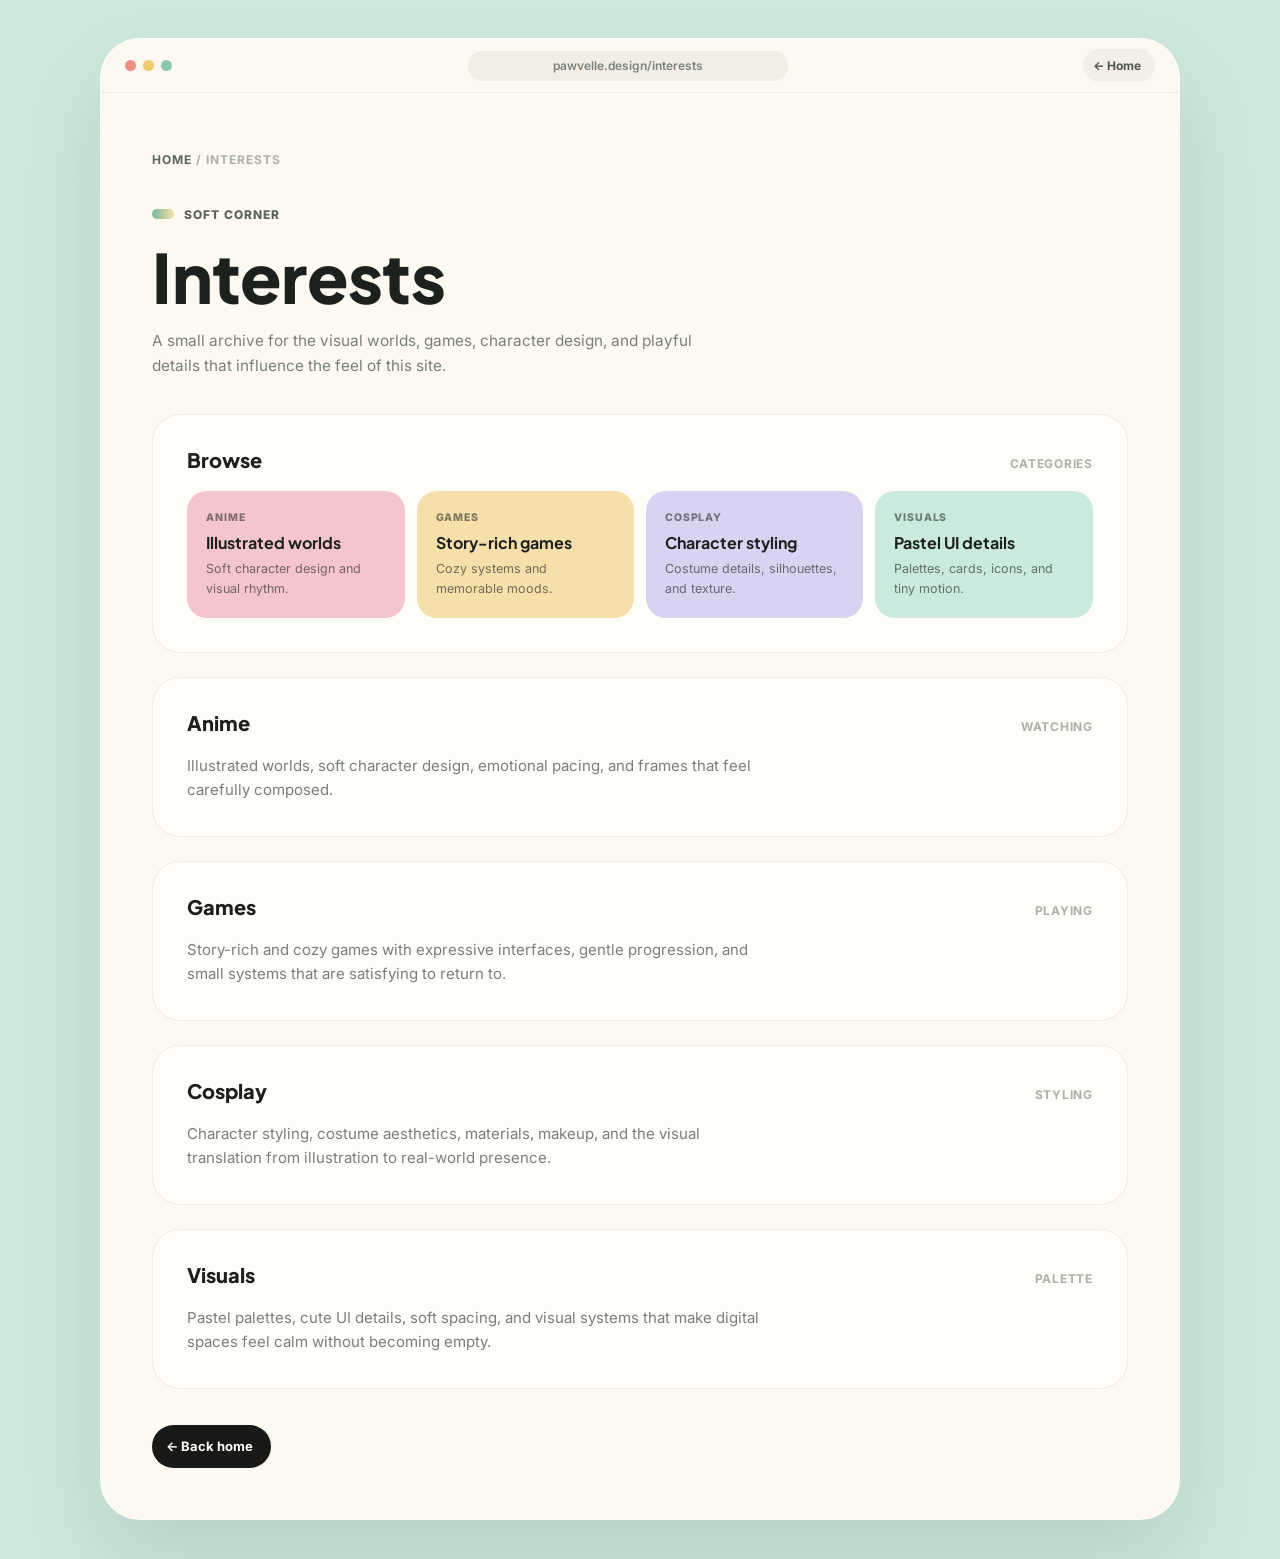
==== interests.html @ 3c3ad08b "feat: turning a page into a small world" ====
<!DOCTYPE html>
<html lang="en">
<head>
    <meta charset="UTF-8">
    <meta name="viewport" content="width=device-width, initial-scale=1.0">
    <title>Interests - Pawvelle</title>
    <link rel="preconnect" href="https://fonts.googleapis.com">
    <link rel="preconnect" href="https://fonts.gstatic.com" crossorigin>
    <link href="https://fonts.googleapis.com/css2?family=Inter:wght@400;500;600;700;800;900&amp;family=Plus+Jakarta+Sans:wght@600;700;800;900&amp;display=swap" rel="stylesheet">
    <link rel="stylesheet" href="styles.css">
</head>
<body>
<div class="stage">
    <main class="window">
        <div class="browser-bar">
            <div class="traffic" aria-hidden="true"><span></span><span></span><span></span></div>
            <div class="address" aria-hidden="true">pawvelle.design/interests</div>
            <a class="back-chip" href="index.html" aria-label="Back to home">&larr; Home</a>
        </div>

        <article class="detail">
            <div class="crumbs"><a href="index.html">Home</a> / Interests</div>

            <header class="detail-header reveal">
                <span class="eyebrow">Soft corner</span>
                <h1>Interests</h1>
                <p class="lede">A small archive for the visual worlds, games, character design, and playful details that influence the feel of this site.</p>
            </header>

            <section class="panel-grid">
                <section class="panel reveal">
                    <div class="panel-head">
                        <h2>Browse</h2>
                        <span class="note">Categories</span>
                    </div>
                    <div class="mini-cards">
                        <a class="mini pink" href="#anime">
                            <span class="mini-label">Anime</span>
                            <span class="mini-title">Illustrated worlds</span>
                            <span class="mini-sub">Soft character design and visual rhythm.</span>
                        </a>
                        <a class="mini peach" href="#games">
                            <span class="mini-label">Games</span>
                            <span class="mini-title">Story-rich games</span>
                            <span class="mini-sub">Cozy systems and memorable moods.</span>
                        </a>
                        <a class="mini purple" href="#cosplay">
                            <span class="mini-label">Cosplay</span>
                            <span class="mini-title">Character styling</span>
                            <span class="mini-sub">Costume details, silhouettes, and texture.</span>
                        </a>
                        <a class="mini mint" href="#visuals">
                            <span class="mini-label">Visuals</span>
                            <span class="mini-title">Pastel UI details</span>
                            <span class="mini-sub">Palettes, cards, icons, and tiny motion.</span>
                        </a>
                    </div>
                </section>

                <section class="panel reveal" id="anime">
                    <div class="panel-head">
                        <h2>Anime</h2>
                        <span class="note">Watching</span>
                    </div>
                    <p>Illustrated worlds, soft character design, emotional pacing, and frames that feel carefully composed.</p>
                </section>

                <section class="panel reveal" id="games">
                    <div class="panel-head">
                        <h2>Games</h2>
                        <span class="note">Playing</span>
                    </div>
                    <p>Story-rich and cozy games with expressive interfaces, gentle progression, and small systems that are satisfying to return to.</p>
                </section>

                <section class="panel reveal" id="cosplay">
                    <div class="panel-head">
                        <h2>Cosplay</h2>
                        <span class="note">Styling</span>
                    </div>
                    <p>Character styling, costume aesthetics, materials, makeup, and the visual translation from illustration to real-world presence.</p>
                </section>

                <section class="panel reveal" id="visuals">
                    <div class="panel-head">
                        <h2>Visuals</h2>
                        <span class="note">Palette</span>
                    </div>
                    <p>Pastel palettes, cute UI details, soft spacing, and visual systems that make digital spaces feel calm without becoming empty.</p>
                </section>
            </section>

            <a class="back-home reveal" href="index.html">&larr; Back home</a>
        </article>
    </main>
</div>

<script>
    const revealObserver = new IntersectionObserver((entries) => {
        entries.forEach((entry) => {
            if (entry.isIntersecting) {
                entry.target.classList.add('in');
                revealObserver.unobserve(entry.target);
            }
        });
    }, { threshold: 0.1 });

    document.querySelectorAll('.reveal').forEach((el, index) => {
        el.style.transitionDelay = `${Math.min(index * 60, 220)}ms`;
        revealObserver.observe(el);
    });
</script>
</body>
</html>
---- styles.css ----
:root {
    --bg: #cfe9dc;
    --panel: #fdf9f1;
    --ink: #1d211d;
    --muted: #77807a;
    --quiet: #aab2a8;
    --line: rgba(34, 46, 38, 0.08);
    --chip: #f3ede2;
    --mint: #c9eadc;
    --mint-deep: #76b99a;
    --pink: #f4c6cc;
    --peach: #f5dfaa;
    --purple: #d9d2f1;
    --green: #c9e6b8;
    --radius-xl: 40px;
    --radius-lg: 28px;
    --radius-md: 22px;
    --shadow: 0 40px 90px rgba(36, 66, 50, 0.14);
    --shadow-soft: 0 16px 36px rgba(42, 64, 52, 0.09);
    --font: 'Inter', -apple-system, BlinkMacSystemFont, 'Segoe UI', sans-serif;
    --display: 'Plus Jakarta Sans', var(--font);
    --ease: cubic-bezier(0.16, 1, 0.3, 1);
}

* { box-sizing: border-box; margin: 0; padding: 0; }

html { scroll-behavior: smooth; }
@media (prefers-reduced-motion: reduce) {
    html { scroll-behavior: auto; }
    *, *::before, *::after {
        animation-duration: 0.01ms !important;
        transition-duration: 0.01ms !important;
    }
}

body {
    min-height: 100vh;
    background: var(--bg);
    color: var(--ink);
    font-family: var(--font);
    font-size: 15px;
    line-height: 1.6;
    -webkit-font-smoothing: antialiased;
    -moz-osx-font-smoothing: grayscale;
}

a { color: inherit; text-decoration: none; }
a:focus-visible { outline: 2px solid rgba(119, 185, 155, 0.72); outline-offset: 4px; }
button { border: 0; background: none; color: inherit; font: inherit; cursor: pointer; }
::selection { background: rgba(201, 234, 220, 0.9); color: var(--ink); }

/* ---------- Frame ---------- */
.stage {
    min-height: 100vh;
    padding: clamp(18px, 3vw, 40px) clamp(18px, 5vw, 70px);
    display: flex;
    justify-content: center;
}

.window {
    position: relative;
    width: 100%;
    max-width: 1080px;
    border-radius: var(--radius-xl);
    background: var(--panel);
    box-shadow: var(--shadow);
    border: 1px solid rgba(255, 255, 255, 0.7);
    overflow: hidden;
}

.browser-bar {
    height: 54px;
    display: grid;
    grid-template-columns: auto 1fr auto;
    align-items: center;
    gap: 18px;
    padding: 0 24px;
    border-bottom: 1px solid var(--line);
}

.traffic { display: flex; gap: 7px; }
.traffic span { width: 11px; height: 11px; border-radius: 50%; }
.traffic span:nth-child(1) { background: #ee8f84; }
.traffic span:nth-child(2) { background: #efcc73; }
.traffic span:nth-child(3) { background: #8ac9a9; }

.address {
    justify-self: center;
    width: 100%;
    max-width: 320px;
    height: 30px;
    border-radius: 999px;
    background: rgba(241, 236, 226, 0.8);
    display: flex;
    align-items: center;
    justify-content: center;
    gap: 8px;
    color: #7b8379;
    font-size: 12px;
    font-weight: 600;
}

.back-chip {
    justify-self: end;
    display: inline-flex;
    align-items: center;
    gap: 7px;
    padding: 7px 14px 7px 10px;
    border-radius: 999px;
    background: rgba(241, 236, 226, 0.7);
    color: #4c564d;
    font-size: 12px;
    font-weight: 700;
    transition: background 0.22s var(--ease), transform 0.22s var(--ease);
}
.back-chip:hover { background: #fffdf7; transform: translateY(-1px); }

/* ---------- Detail layout ---------- */
.detail {
    padding: clamp(32px, 4.4vw, 64px) clamp(26px, 4vw, 58px) clamp(32px, 4vw, 56px);
    display: flex;
    flex-direction: column;
    gap: clamp(26px, 2.8vw, 40px);
}

.crumbs {
    color: var(--quiet);
    font-size: 12px;
    font-weight: 700;
    text-transform: uppercase;
    letter-spacing: 0.08em;
}
.crumbs a { color: #5c655d; transition: color 0.22s var(--ease); }
.crumbs a:hover { color: var(--ink); }

.detail-header {
    display: flex;
    flex-direction: column;
    gap: 18px;
    max-width: 660px;
}

.detail-header .eyebrow {
    display: inline-flex;
    align-items: center;
    gap: 10px;
    color: #5c655d;
    font-size: 12px;
    font-weight: 800;
    text-transform: uppercase;
    letter-spacing: 0.08em;
}
.detail-header .eyebrow::before {
    content: '';
    width: 22px;
    height: 10px;
    border-radius: 999px;
    background: linear-gradient(90deg, var(--mint-deep), var(--peach));
}

.detail-header h1 {
    font-family: var(--display);
    font-weight: 800;
    font-size: clamp(40px, 5.4vw, 68px);
    line-height: 1.02;
    letter-spacing: -0.01em;
}

.detail-header .lede {
    color: var(--muted);
    font-size: clamp(15px, 1.2vw, 17px);
    max-width: 58ch;
}

/* ---------- Panels ---------- */
.panel-grid {
    display: grid;
    gap: clamp(18px, 2vw, 24px);
}

.panel {
    border-radius: var(--radius-lg);
    background: #fffdf7;
    border: 1px solid var(--line);
    padding: clamp(24px, 2.8vw, 34px);
}

.panel h2 {
    font-family: var(--display);
    font-weight: 800;
    font-size: 20px;
    line-height: 1.1;
}

.panel p {
    color: var(--muted);
    max-width: 64ch;
}
.panel p + p { margin-top: 10px; }
.panel p + .tag-group,
.panel p + .mini-cards,
.panel p + .inline-row {
    margin-top: 16px;
}

.panel-head {
    display: flex;
    justify-content: space-between;
    align-items: baseline;
    gap: 12px;
    margin-bottom: 18px;
}
.panel-head .note {
    color: var(--quiet);
    font-size: 12px;
    font-weight: 700;
    text-transform: uppercase;
    letter-spacing: 0.06em;
}

/* ---------- Item list (entries) ---------- */
.item-list {
    display: grid;
    gap: 10px;
}

.item-row {
    display: grid;
    grid-template-columns: 28px minmax(0, 1fr) auto;
    align-items: center;
    gap: 14px;
    padding: 14px 18px;
    border-radius: 18px;
    background: rgba(241, 236, 226, 0.45);
    border: 1px solid var(--line);
    color: inherit;
    transition: background 0.22s var(--ease), transform 0.22s var(--ease);
}
a.item-row:hover {
    background: #fffdf7;
    transform: translateY(-1px);
}

.item-row .idx {
    color: var(--quiet);
    font-size: 11.5px;
    font-weight: 800;
    letter-spacing: 0.06em;
}

.item-row .title {
    font-family: var(--display);
    font-weight: 700;
    font-size: 15px;
    color: var(--ink);
    line-height: 1.2;
}
.item-row .title small {
    display: block;
    margin-top: 4px;
    color: var(--muted);
    font-family: var(--font);
    font-weight: 500;
    font-size: 12.5px;
    line-height: 1.4;
}

.item-row .meta {
    color: var(--quiet);
    font-size: 11.5px;
    font-weight: 700;
    text-transform: uppercase;
    letter-spacing: 0.06em;
}

/* ---------- Tags ---------- */
.tag-group {
    display: flex;
    flex-wrap: wrap;
    gap: 8px;
}
.tag {
    display: inline-flex;
    align-items: center;
    padding: 7px 13px;
    border-radius: 999px;
    background: rgba(241, 236, 226, 0.7);
    color: #3e463f;
    font-size: 12.5px;
    font-weight: 600;
    border: 1px solid var(--line);
}
.tag.pink   { background: var(--pink);   border-color: transparent; }
.tag.peach  { background: var(--peach);  border-color: transparent; }
.tag.purple { background: var(--purple); border-color: transparent; }
.tag.mint   { background: var(--mint);   border-color: transparent; }

/* ---------- Mini cards grid ---------- */
.mini-cards {
    display: grid;
    grid-template-columns: repeat(auto-fit, minmax(210px, 1fr));
    gap: 12px;
}

.mini {
    display: flex;
    flex-direction: column;
    gap: 6px;
    padding: 18px;
    border-radius: 20px;
    background: rgba(241, 236, 226, 0.5);
    border: 1px solid var(--line);
    color: inherit;
    transition: background 0.22s var(--ease), transform 0.22s var(--ease), box-shadow 0.22s var(--ease);
}
a.mini:hover {
    background: #fffdf7;
    transform: translateY(-2px);
    box-shadow: 0 14px 28px rgba(42, 64, 52, 0.08);
}

.mini.pink   { background: var(--pink);   border-color: transparent; }
.mini.peach  { background: var(--peach);  border-color: transparent; }
.mini.purple { background: var(--purple); border-color: transparent; }
.mini.mint   { background: var(--mint);   border-color: transparent; }

a.mini.pink:hover,
a.mini.peach:hover,
a.mini.purple:hover,
a.mini.mint:hover {
    filter: brightness(1.02);
}

.mini-label {
    color: rgba(29, 33, 29, 0.55);
    font-size: 10.5px;
    font-weight: 800;
    text-transform: uppercase;
    letter-spacing: 0.08em;
}

.mini-title {
    font-family: var(--display);
    font-weight: 700;
    font-size: 16px;
    color: var(--ink);
    line-height: 1.22;
}

.mini-sub {
    color: rgba(29, 33, 29, 0.6);
    font-size: 12.5px;
}

/* ---------- Inline row ---------- */
.inline-row {
    display: grid;
    gap: 10px;
}
.inline-link {
    display: flex;
    align-items: center;
    justify-content: space-between;
    gap: 14px;
    padding: 14px 18px;
    border-radius: 16px;
    background: rgba(241, 236, 226, 0.45);
    border: 1px solid var(--line);
    color: inherit;
    transition: background 0.22s var(--ease), transform 0.22s var(--ease);
}
.inline-link:hover { background: #fffdf7; transform: translateY(-1px); }
.inline-link .il-label {
    font-family: var(--display);
    font-weight: 700;
    font-size: 14px;
    color: var(--ink);
}
.inline-link .il-value {
    color: var(--muted);
    font-size: 13px;
    font-weight: 500;
}
.inline-link .chev {
    color: var(--quiet);
    font-size: 16px;
}

/* ---------- Back home ---------- */
.back-home {
    display: inline-flex;
    align-items: center;
    gap: 8px;
    padding: 11px 18px 11px 14px;
    border-radius: 999px;
    background: #171a17;
    color: #fffdf7;
    font-size: 13px;
    font-weight: 700;
    transition: transform 0.22s var(--ease), box-shadow 0.22s var(--ease);
    align-self: flex-start;
}
.back-home:hover {
    transform: translateY(-2px);
    box-shadow: 0 16px 28px rgba(24, 36, 28, 0.22);
}

/* ---------- Reveal ---------- */
.reveal {
    opacity: 0;
    transform: translateY(14px);
    transition: opacity 0.7s var(--ease), transform 0.7s var(--ease);
}
.reveal.in { opacity: 1; transform: none; }

/* ---------- Responsive ---------- */
@media (max-width: 760px) {
    .stage { padding: 14px; }
    .browser-bar { padding: 0 16px; gap: 10px; }
    .address { max-width: none; font-size: 11px; }
    .back-chip { padding: 5px 10px 5px 8px; font-size: 11.5px; }
    .detail { padding: 24px 20px; }
    .detail-header h1 { font-size: clamp(34px, 9vw, 50px); }
    .panel { padding: 22px; }
    .item-row { grid-template-columns: 22px 1fr; }
    .item-row .meta { grid-column: 2; color: var(--quiet); font-size: 11px; }
    .mini-cards { grid-template-columns: 1fr; }
}
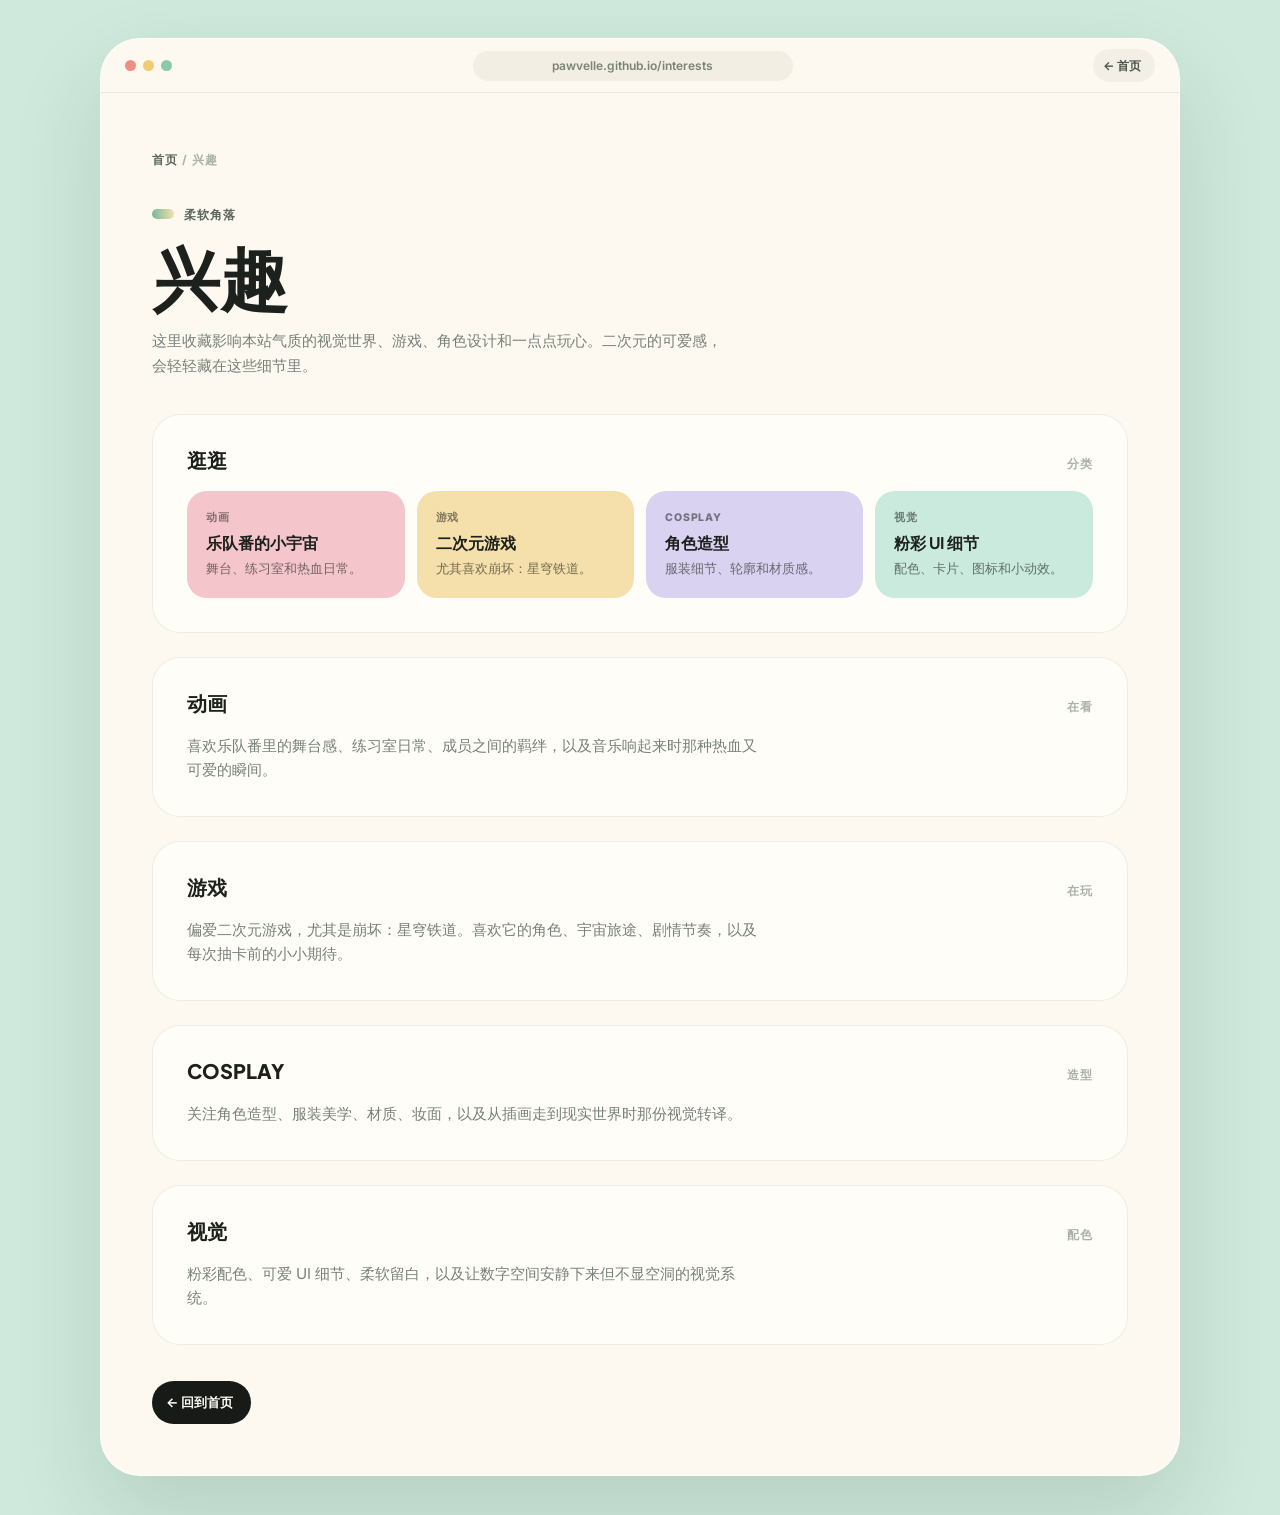
==== commit e3cfdadf: "Localize personal website" ====
--- a/interests.html
+++ b/interests.html
@@ -1,9 +1,9 @@
 <!DOCTYPE html>
-<html lang="en">
+<html lang="zh-CN">
 <head>
     <meta charset="UTF-8">
     <meta name="viewport" content="width=device-width, initial-scale=1.0">
-    <title>Interests - Pawvelle</title>
+    <title>兴趣 - Pawvelle</title>
     <link rel="preconnect" href="https://fonts.googleapis.com">
     <link rel="preconnect" href="https://fonts.gstatic.com" crossorigin>
     <link href="https://fonts.googleapis.com/css2?family=Inter:wght@400;500;600;700;800;900&amp;family=Plus+Jakarta+Sans:wght@600;700;800;900&amp;display=swap" rel="stylesheet">
@@ -14,83 +14,83 @@
     <main class="window">
         <div class="browser-bar">
             <div class="traffic" aria-hidden="true"><span></span><span></span><span></span></div>
-            <div class="address" aria-hidden="true">pawvelle.design/interests</div>
-            <a class="back-chip" href="index.html" aria-label="Back to home">&larr; Home</a>
+            <div class="address" aria-hidden="true">pawvelle.github.io/interests</div>
+            <a class="back-chip" href="index.html" aria-label="返回首页">&larr; 首页</a>
         </div>
 
         <article class="detail">
-            <div class="crumbs"><a href="index.html">Home</a> / Interests</div>
+            <div class="crumbs"><a href="index.html">首页</a> / 兴趣</div>
 
             <header class="detail-header reveal">
-                <span class="eyebrow">Soft corner</span>
-                <h1>Interests</h1>
-                <p class="lede">A small archive for the visual worlds, games, character design, and playful details that influence the feel of this site.</p>
+                <span class="eyebrow">柔软角落</span>
+                <h1>兴趣</h1>
+                <p class="lede">这里收藏影响本站气质的视觉世界、游戏、角色设计和一点点玩心。二次元的可爱感，会轻轻藏在这些细节里。</p>
             </header>
 
             <section class="panel-grid">
                 <section class="panel reveal">
                     <div class="panel-head">
-                        <h2>Browse</h2>
-                        <span class="note">Categories</span>
+                        <h2>逛逛</h2>
+                        <span class="note">分类</span>
                     </div>
                     <div class="mini-cards">
                         <a class="mini pink" href="#anime">
-                            <span class="mini-label">Anime</span>
-                            <span class="mini-title">Illustrated worlds</span>
-                            <span class="mini-sub">Soft character design and visual rhythm.</span>
+                            <span class="mini-label">动画</span>
+                            <span class="mini-title">乐队番的小宇宙</span>
+                            <span class="mini-sub">舞台、练习室和热血日常。</span>
                         </a>
                         <a class="mini peach" href="#games">
-                            <span class="mini-label">Games</span>
-                            <span class="mini-title">Story-rich games</span>
-                            <span class="mini-sub">Cozy systems and memorable moods.</span>
+                            <span class="mini-label">游戏</span>
+                            <span class="mini-title">二次元游戏</span>
+                            <span class="mini-sub">尤其喜欢崩坏：星穹铁道。</span>
                         </a>
                         <a class="mini purple" href="#cosplay">
-                            <span class="mini-label">Cosplay</span>
-                            <span class="mini-title">Character styling</span>
-                            <span class="mini-sub">Costume details, silhouettes, and texture.</span>
+                            <span class="mini-label">COSPLAY</span>
+                            <span class="mini-title">角色造型</span>
+                            <span class="mini-sub">服装细节、轮廓和材质感。</span>
                         </a>
                         <a class="mini mint" href="#visuals">
-                            <span class="mini-label">Visuals</span>
-                            <span class="mini-title">Pastel UI details</span>
-                            <span class="mini-sub">Palettes, cards, icons, and tiny motion.</span>
+                            <span class="mini-label">视觉</span>
+                            <span class="mini-title">粉彩 UI 细节</span>
+                            <span class="mini-sub">配色、卡片、图标和小动效。</span>
                         </a>
                     </div>
                 </section>
 
                 <section class="panel reveal" id="anime">
                     <div class="panel-head">
-                        <h2>Anime</h2>
-                        <span class="note">Watching</span>
+                        <h2>动画</h2>
+                        <span class="note">在看</span>
                     </div>
-                    <p>Illustrated worlds, soft character design, emotional pacing, and frames that feel carefully composed.</p>
+                    <p>喜欢乐队番里的舞台感、练习室日常、成员之间的羁绊，以及音乐响起来时那种热血又可爱的瞬间。</p>
                 </section>
 
                 <section class="panel reveal" id="games">
                     <div class="panel-head">
-                        <h2>Games</h2>
-                        <span class="note">Playing</span>
+                        <h2>游戏</h2>
+                        <span class="note">在玩</span>
                     </div>
-                    <p>Story-rich and cozy games with expressive interfaces, gentle progression, and small systems that are satisfying to return to.</p>
+                    <p>偏爱二次元游戏，尤其是崩坏：星穹铁道。喜欢它的角色、宇宙旅途、剧情节奏，以及每次抽卡前的小小期待。</p>
                 </section>
 
                 <section class="panel reveal" id="cosplay">
                     <div class="panel-head">
-                        <h2>Cosplay</h2>
-                        <span class="note">Styling</span>
+                        <h2>COSPLAY</h2>
+                        <span class="note">造型</span>
                     </div>
-                    <p>Character styling, costume aesthetics, materials, makeup, and the visual translation from illustration to real-world presence.</p>
+                    <p>关注角色造型、服装美学、材质、妆面，以及从插画走到现实世界时那份视觉转译。</p>
                 </section>
 
                 <section class="panel reveal" id="visuals">
                     <div class="panel-head">
-                        <h2>Visuals</h2>
-                        <span class="note">Palette</span>
+                        <h2>视觉</h2>
+                        <span class="note">配色</span>
                     </div>
-                    <p>Pastel palettes, cute UI details, soft spacing, and visual systems that make digital spaces feel calm without becoming empty.</p>
+                    <p>粉彩配色、可爱 UI 细节、柔软留白，以及让数字空间安静下来但不显空洞的视觉系统。</p>
                 </section>
             </section>
 
-            <a class="back-home reveal" href="index.html">&larr; Back home</a>
+            <a class="back-home reveal" href="index.html">&larr; 回到首页</a>
         </article>
     </main>
 </div>
--- a/styles.css
+++ b/styles.css
@@ -17,8 +17,8 @@
     --radius-md: 22px;
     --shadow: 0 40px 90px rgba(36, 66, 50, 0.14);
     --shadow-soft: 0 16px 36px rgba(42, 64, 52, 0.09);
-    --font: 'Inter', -apple-system, BlinkMacSystemFont, 'Segoe UI', sans-serif;
-    --display: 'Plus Jakarta Sans', var(--font);
+    --font: 'Inter', 'PingFang SC', 'Microsoft YaHei', 'Noto Sans SC', -apple-system, BlinkMacSystemFont, 'Segoe UI', sans-serif;
+    --display: 'Plus Jakarta Sans', 'PingFang SC', 'Microsoft YaHei', 'Noto Sans SC', var(--font);
     --ease: cubic-bezier(0.16, 1, 0.3, 1);
 }
 
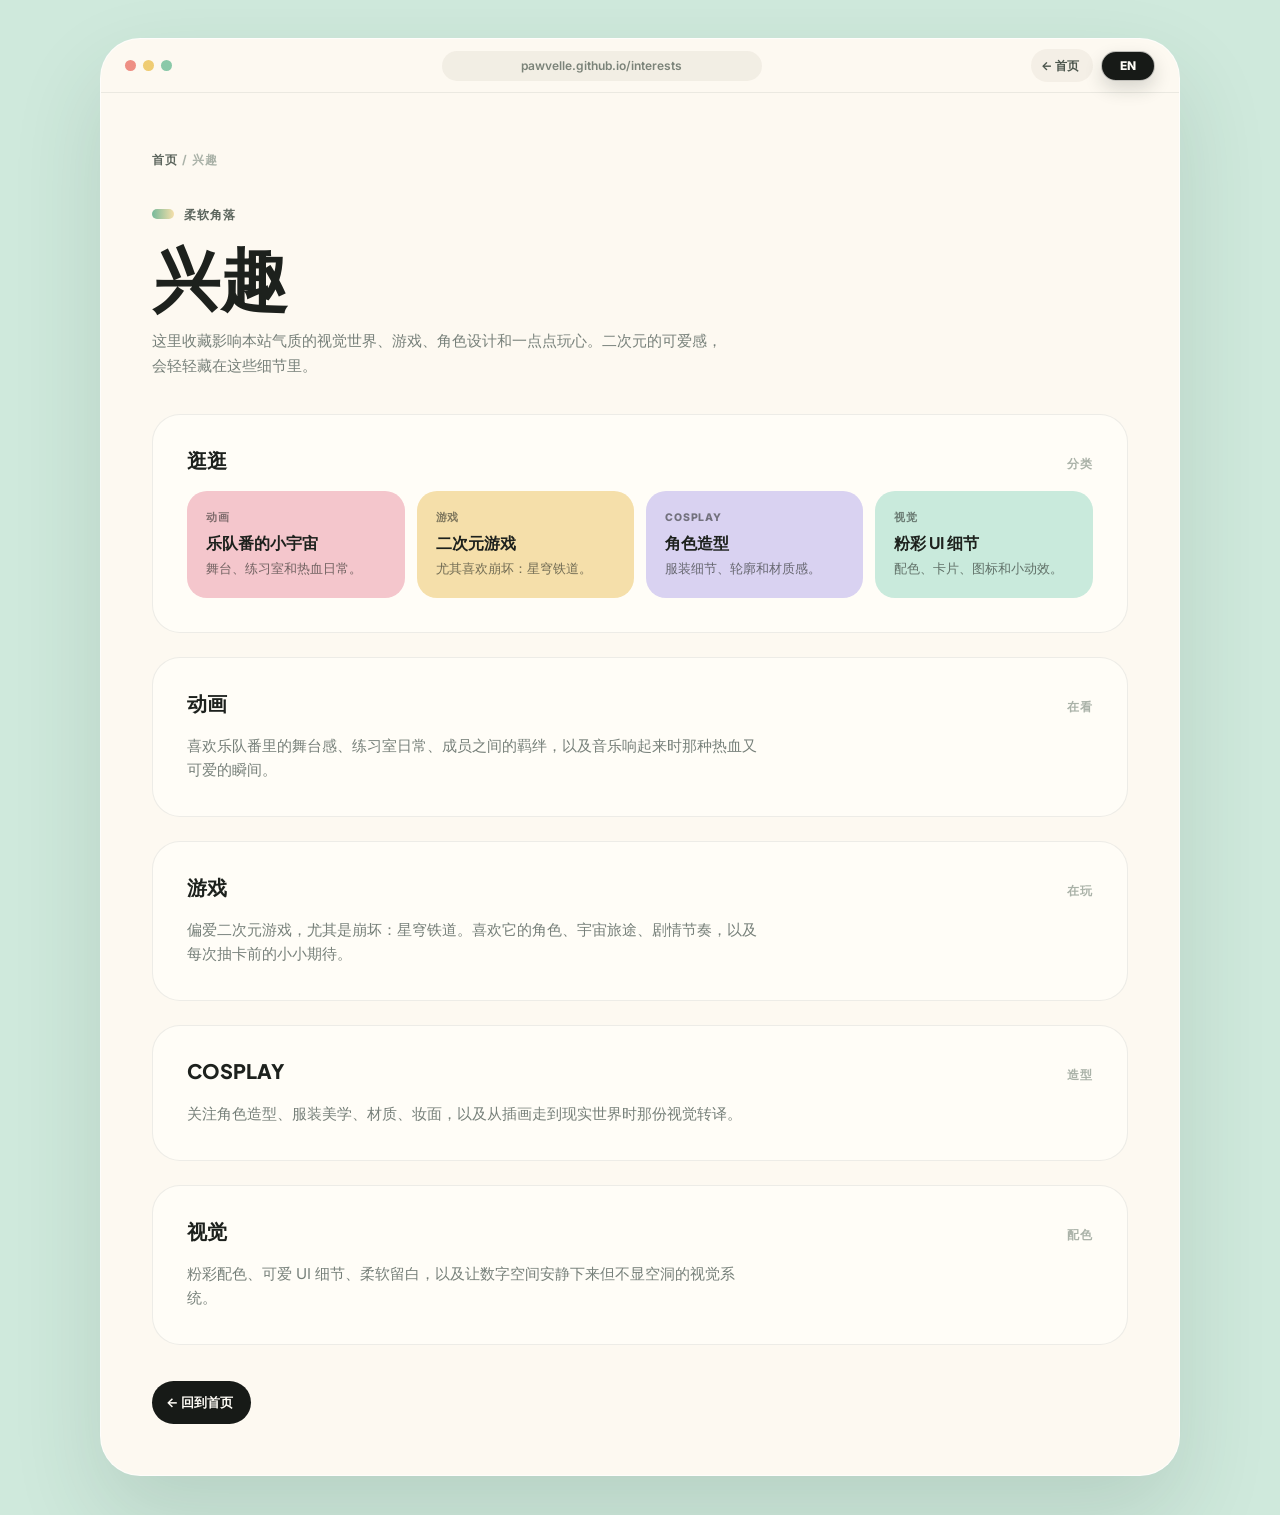
==== commit 51093763: "Add language toggle" ====
--- a/interests.html
+++ b/interests.html
@@ -95,6 +95,7 @@
     </main>
 </div>
 
+<script src="i18n.js"></script>
 <script>
     const revealObserver = new IntersectionObserver((entries) => {
         entries.forEach((entry) => {
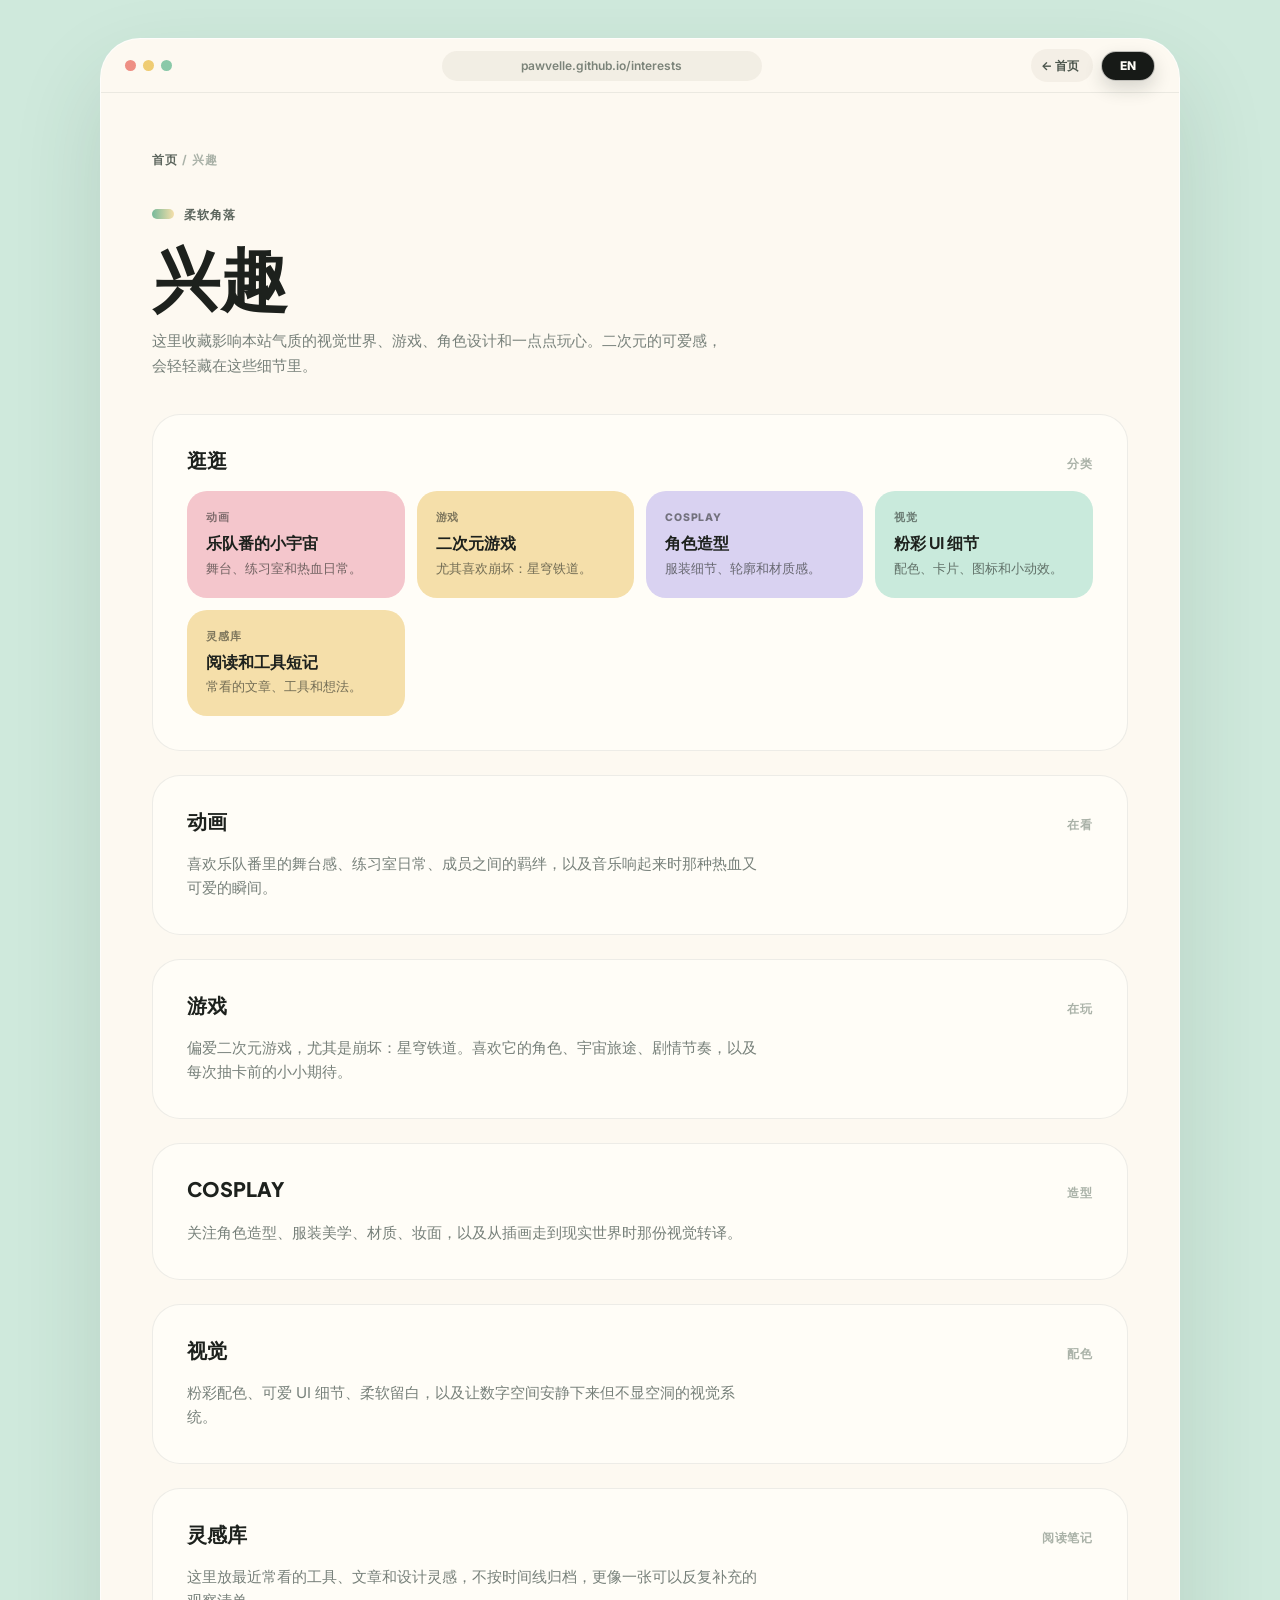
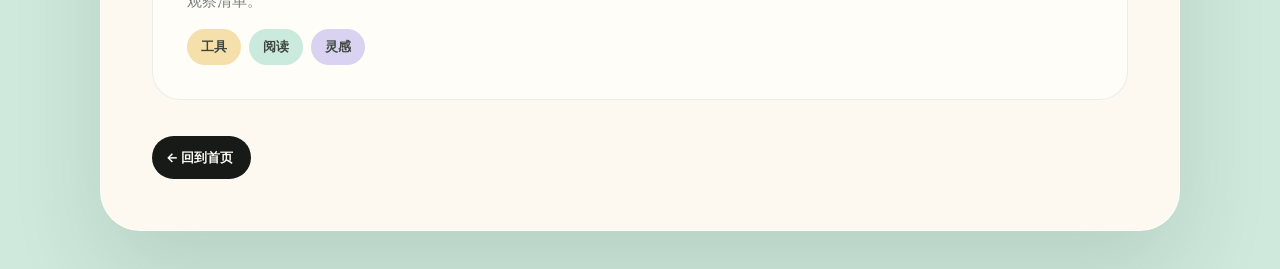
==== commit b81d3db5: "Refine site log and inspiration sections" ====
--- a/interests.html
+++ b/interests.html
@@ -54,6 +54,11 @@
                             <span class="mini-title">粉彩 UI 细节</span>
                             <span class="mini-sub">配色、卡片、图标和小动效。</span>
                         </a>
+                        <a class="mini peach" href="#notes">
+                            <span class="mini-label">灵感库</span>
+                            <span class="mini-title">阅读和工具短记</span>
+                            <span class="mini-sub">常看的文章、工具和想法。</span>
+                        </a>
                     </div>
                 </section>
 
@@ -88,6 +93,19 @@
                     </div>
                     <p>粉彩配色、可爱 UI 细节、柔软留白，以及让数字空间安静下来但不显空洞的视觉系统。</p>
                 </section>
+
+                <section class="panel reveal" id="notes">
+                    <div class="panel-head">
+                        <h2>灵感库</h2>
+                        <span class="note">阅读笔记</span>
+                    </div>
+                    <p>这里放最近常看的工具、文章和设计灵感，不按时间线归档，更像一张可以反复补充的观察清单。</p>
+                    <div class="tag-group">
+                        <span class="tag peach">工具</span>
+                        <span class="tag mint">阅读</span>
+                        <span class="tag purple">灵感</span>
+                    </div>
+                </section>
             </section>
 
             <a class="back-home reveal" href="index.html">&larr; 回到首页</a>
--- a/styles.css
+++ b/styles.css
@@ -405,6 +405,100 @@
     box-shadow: 0 16px 28px rgba(24, 36, 28, 0.22);
 }
 
+/* ---------- Timeline ---------- */
+.timeline {
+    position: relative;
+    display: grid;
+    gap: 8px;
+    padding-left: 44px;
+}
+
+.timeline::before {
+    content: '';
+    position: absolute;
+    left: 15px;
+    top: 8px;
+    bottom: 8px;
+    width: 2px;
+    border-radius: 2px;
+    background: linear-gradient(to bottom, var(--mint-deep), var(--pink), var(--purple));
+}
+
+.tl-entry {
+    position: relative;
+    display: grid;
+    grid-template-columns: 64px minmax(0, 1fr);
+    align-items: start;
+    gap: 14px;
+}
+
+.tl-date {
+    padding-top: 14px;
+    color: var(--quiet);
+    font-family: var(--display);
+    font-weight: 700;
+    font-size: 13px;
+    text-align: right;
+    letter-spacing: -0.01em;
+}
+
+.tl-dot {
+    position: absolute;
+    left: -36px;
+    top: 18px;
+    width: 10px;
+    height: 10px;
+    border-radius: 50%;
+    border: 2px solid var(--panel);
+    z-index: 1;
+}
+
+.tl-card {
+    border-radius: 18px;
+    background: #fffdf7;
+    border: 1px solid var(--line);
+    padding: 16px 20px;
+    transition: background 0.22s var(--ease), transform 0.22s var(--ease), box-shadow 0.22s var(--ease);
+}
+.tl-card:hover {
+    background: #fffef9;
+    transform: translateY(-1px);
+    box-shadow: 0 8px 20px rgba(42, 64, 52, 0.06);
+}
+
+.tl-head {
+    display: flex;
+    align-items: flex-start;
+    justify-content: space-between;
+    gap: 12px;
+    margin-bottom: 6px;
+}
+
+.tl-title {
+    font-family: var(--display);
+    font-weight: 700;
+    font-size: 15px;
+    color: var(--ink);
+    line-height: 1.3;
+}
+
+.tl-desc {
+    color: var(--muted);
+    font-size: 13.5px;
+    line-height: 1.5;
+    max-width: 60ch;
+}
+
+@media (max-width: 760px) {
+    .timeline { padding-left: 34px; }
+    .tl-dot { left: -26px; }
+    .tl-entry { grid-template-columns: 52px minmax(0, 1fr); gap: 10px; }
+    .tl-date { font-size: 12px; }
+    .tl-card { padding: 14px 16px; }
+    .tl-head { flex-direction: column; gap: 6px; }
+    .tl-title { font-size: 14px; }
+}
+
 /* ---------- Reveal ---------- */
 .reveal {
     opacity: 0;
